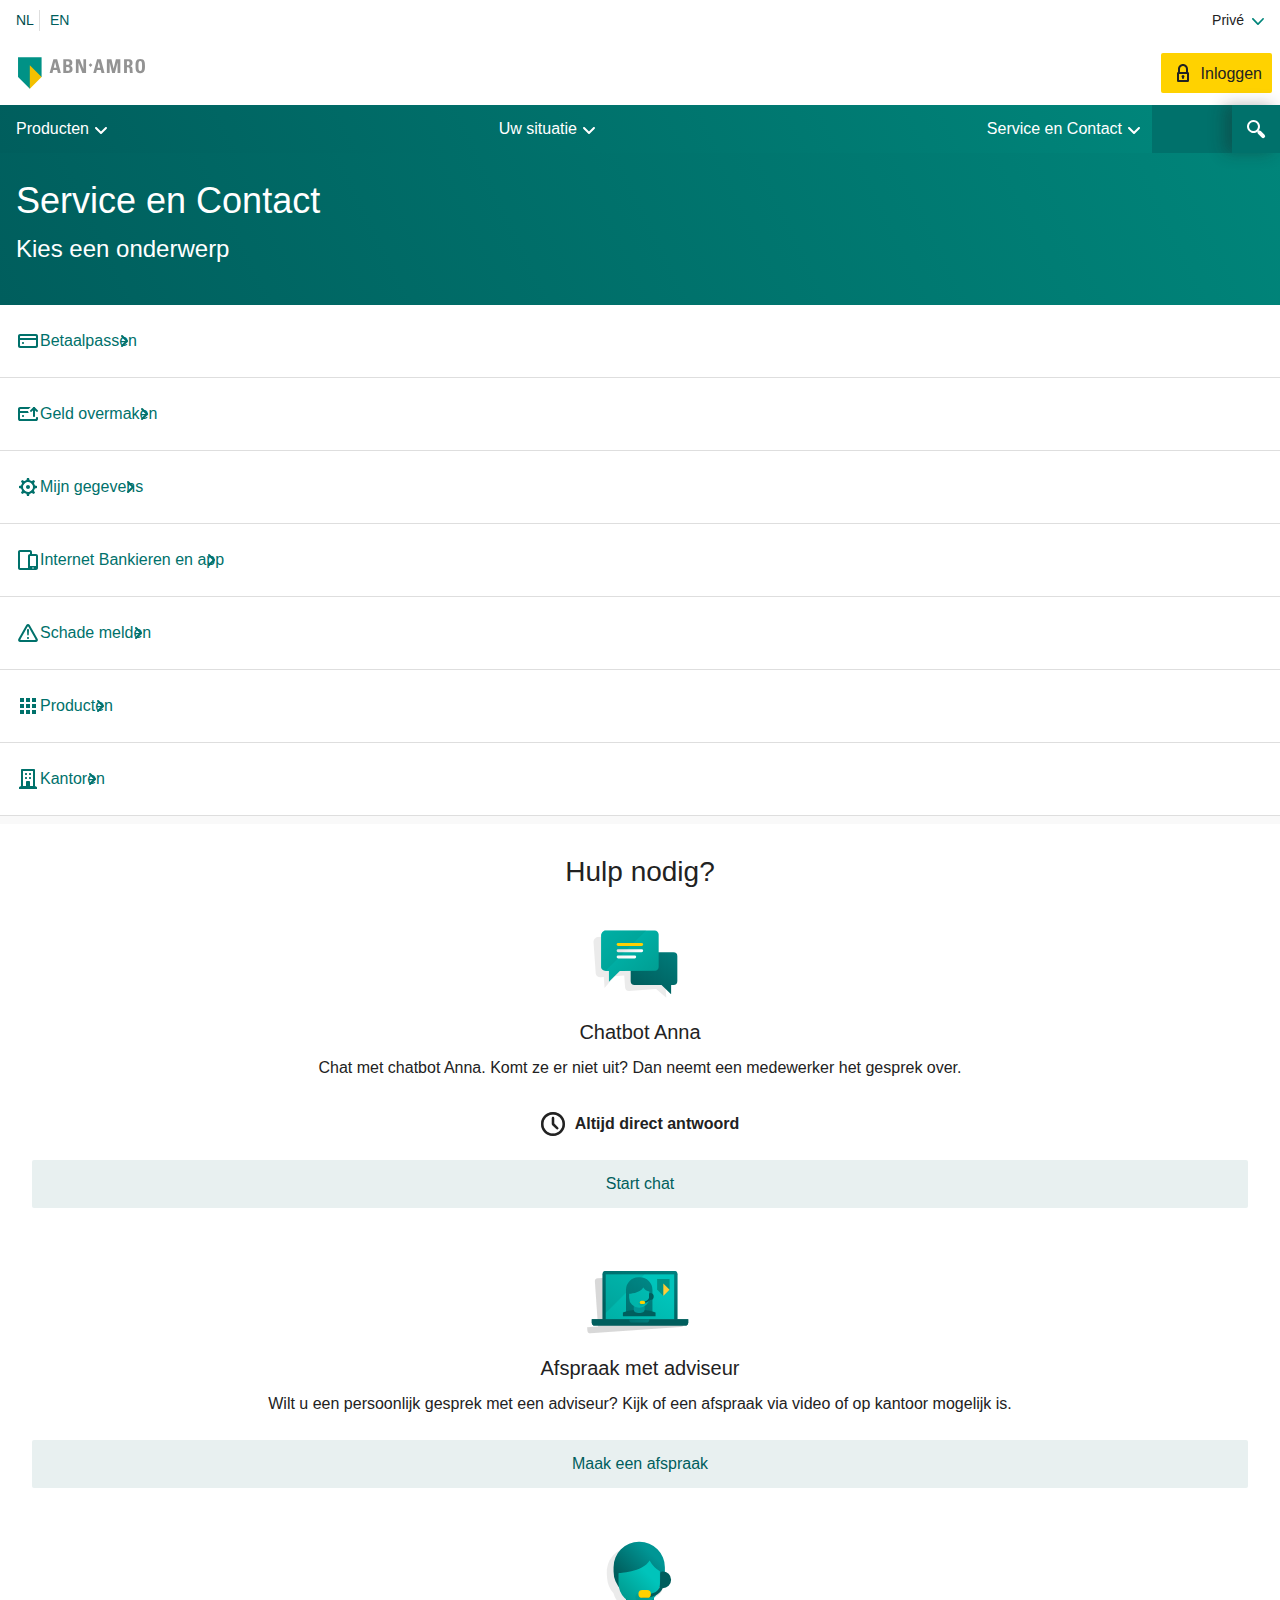
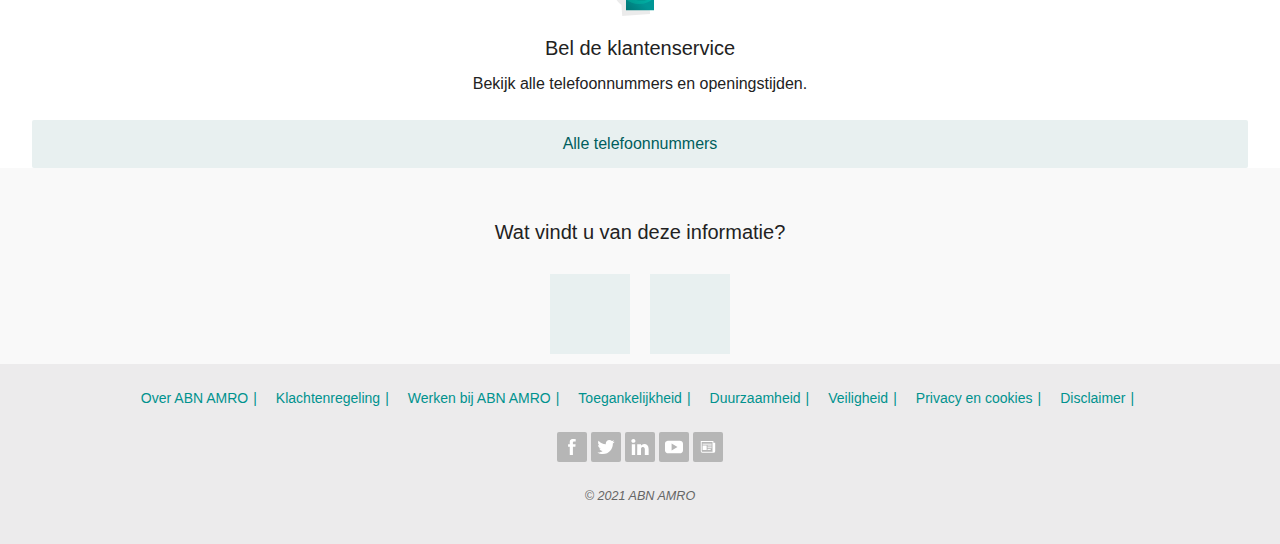
==== contact.html @ 20704435 "Update 21.11.09" ====
<!doctype html>
<html lang="nl">

<head>
	<meta charset="UTF-8">
	<meta name="author" content="Coen Janssen">
	<meta name="viewport" content="width=device-width, initial-scale=1">

	<title>ABN AMRO Bank - Uw bankzaken goed geregeld - ABN AMRO</title>

	<link href="styles/style.css" rel="stylesheet">
	<link href="styles/contact.css" rel="stylesheet">
	<link rel="icon" type="image/svg+xml" href="images/favicon.svg">
</head>

<body>
	<header>

		<nav>
			<!-- Taal & Bankieroptie -->
			<ul>
				<li><a href="#">NL</a></li>
				<li><a href="#">EN</a></li>
				<li><a href="#">Privé</a></li>
			</ul>

			<!-- Logo & Log-in button -->
			<ul>
				<li><a href="index.html"><img src="images/abnamro_logo.svg" alt="Logo van ABN AMRO" /></a></li>
				<li><a href="#">Inloggen</a></li>
			</ul>

			<!-- Hoofdnavigatie -->
			<section>
				<ul>
					<li><a href="#">Producten</a></li>
					<li><a href="#">Uw situatie</a></li>
					<li><a href="contact.html">Service en Contact</a></li>
				</ul>

				<button>Zoeken</button>
			</section>

		</nav>

	</header>

	<main>

		<!-- Block: Titel en subtitel -->
		<section>
			<h1>Service en Contact</h1>
			<h2>Kies een onderwerp</h2>
		</section>

		<!-- Block: Keuzemenu -->
		<section>
			<ul>
				<li><a href="#">Betaalpassen</a></li>
				<li><a href="#">Geld overmaken</a></li>
				<li><a href="#">Mijn gegevens</a></li>
				<li><a href="#">Internet Bankieren en app</a></li>
				<li><a href="#">Schade melden</a></li>
				<li><a href="#">Producten</a></li>
				<li><a href="#">Kantoren</a></li>
			</ul>
		</section>

		<!-- Block: Hulp nodig? -->
		<section>
			<h2>Hulp nodig?</h2>

			<article>
				<h3>Chatbot Anna</h3>
				<p>Chat met chatbot Anna. Komt ze er niet uit? Dan neemt een medewerker het gesprek over.</p>
				<p>Altijd direct antwoord</p>
				<a href="#">Start chat</a>
				<img src="images/conversation_chat.svg" alt="Chat via de chatbot.">
			</article>

			<article>
				<h3>Afspraak met adviseur</h3>
				<p>Wilt u een persoonlijk gesprek met een adviseur? Kijk of een afspraak via video of op kantoor
					mogelijk is.</p>
				<a href="#">Maak een afspraak</a>
				<img src="images/beeldbankieren.svg" alt="Beeldbankier met een adviseur.">
			</article>

			<article>
				<h3>Bel de klantenservice</h3>
				<p>Bekijk alle telefoonnummers en openingstijden.</p>
				<a href="#">Alle telefoonnummers</a>
				<img src="images/callcenter_male.svg" alt="Bel met de klantenservice.">
			</article>

		</section>

		<!-- Block: Feedback geven -->

		<section>
			<h3>Wat vindt u van deze informatie?</h3>
			<ul>
				<li><button>Positief</button></li>
				<li><button>Negatief</button></li>
			</ul>
		</section>



	</main>

	<footer>
		<!-- Block: Quick Links (footer) -->
		<ul>
			<li><a href="#">Over ABN AMRO</a></li>
			<li><a href="#">Klachtenregeling</a></li>
			<li><a href="#">Werken bij ABN AMRO</a></li>
			<li><a href="#">Toegankelijkheid</a></li>

			<li><a href="#">Duurzaamheid</a></li>
			<li><a href="#">Veiligheid</a></li>
			<li><a href="#">Privacy en cookies</a></li>
			<li><a href="#">Disclaimer</a></li>
		</ul>

		<!-- Block: Social Media (footer) -->
		<ul>
			<li><a href="https://www.facebook.com/abnamro" target="_blank" data-element-type="btn-image"
					data-element-label="footer icon Facebook"></a></li>
			<li><a href="https://www.twitter.com/abnamro" target="_blank" data-element-type="btn-image"
					data-element-label="footer icon Twitter"></a></li>
			<li><a href="https://www.linkedin.com/company/abn-amro/" target="_blank" data-element-type="btn-image"
					data-element-label="footer icon LinkedIn"></a></li>
			<li><a href="https://www.youtube.com/abnamro" target="_blank" data-element-type="btn-image"
					data-element-label="footer icon YouTube"></a></li>
			<li><a href="#" target="_blank" data-element-type="btn-image" data-element-label="footer icon newsletter"></a>
			</li>
		</ul>

		<p>© 2021 ABN AMRO</p>
	</footer>

	<script src="scripts/script.js"></script>
</body>

</html>
---- styles/style.css ----
/************************************************/
/* CSS | Document                               */
/************************************************/

*,
*::after,
*::before {
  box-sizing: border-box;
  padding: 0px;
  margin: 0px;
}


/************************************************/
/* General | Font Library | @import font        */
/************************************************/

@import url('https://fonts.googleapis.com/css2?family=Roboto:ital,wght@0,100;0,300;0,400;0,500;0,700;0,900;1,100;1,300;1,400;1,500;1,900&display=swap');





/************************************************/
/* General | Custom Properties | Colors         */
/************************************************/

:root {
  --color-white: white;
  --color-black: #222222;
  --color-darkgray: #666666;
  --color-lightgray: #f9f9f9;
  --color-lightgray-b6: #b6b6b6;
  --color-gray: #dedede;
  --color-primairy: #005e5d;
  --color-secundairy: #00857a;
  --color-selected: #004c4c;
  --color-extra: #00716b;
  --color-footer-text: #00928e;
  --color-tertiary: #ffd200;
  --color-footer: #ecebec;
  --button-light: #e8f0f0;
}






/************************************************/
/* General | Headings, paragraph, etc.          */
/************************************************/

h1 {
  font-family: 'Roboto', sans-serif;
  font-weight: 400;
  color: var(--color-black);
  line-height: 3rem;
  font-size: 36px;
  word-wrap: break-word;
  margin: 0;
}

h2 {
  font-family: 'Roboto Condensed', sans-serif;
  font-weight: 400;
  color: var(--color-black);
  line-height: 2rem;
  font-size: 24px;
  font-stretch: condensed;
  word-wrap: break-word;
  margin: 0px 0px 8px 0px;
}

h3 {
  font-family: 'Roboto Condensed', sans-serif;
  font-weight: 400;
  color: var(--color-black);
  line-height: 2rem;
  font-size: 20px;
  font-stretch: condensed;
  word-wrap: break-word;
  margin: 0;
}

p {
  font-family: 'Roboto Condensed', sans-serif;
  font-weight: 400;
  color: var(--color-black);
  line-height: 24px;
  font-size: 16px;
  margin: 0px 0px 16px 0px;
}



/************************************************/
/* General | HTML Semantic Elements Settings    */
/************************************************/

body {
  background-color: var(--color-lightgray);
}

header {
  margin: 0;
}

main {
  background-color: var(--color-lightgray);
}

ul {
  margin: 0;
}

li {
  margin: 0px;
  list-style: none;
}


/************************************************/
/* Header | Nav | Ul 1 | Taal  & Bankieroptie   */
/************************************************/

header nav > ul:first-of-type {
  background-color: var(--color-white);

  list-style: none;
  margin: 0;

  width: 100%;
  height: 45px;

  position: relative;
  top: 0;
  background-color: var(--color-white);
  padding: 8px 8px 12px 16px;

}

/*Flexbox */
header nav > ul:first-of-type {
  display: flex;
  flex-direction: row;
  justify-content: center;
  list-style: none;
  align-items: center;
  gap: 10px;
}

/* navigation > language > NL (styling) */
header nav > ul:first-of-type li:first-of-type a {
  display: flex;
  justify-content: flex-start;

  border-right: 1px var(--color-gray) solid;
  padding-right: 5px;

  text-decoration: none;

  /*font language*/
  font-family: 'Roboto', sans-serif;
  font-weight: 500;
  color: var(--color-selected);
  line-height: 21px;
  font-size: 14px;
  margin: 0;
  cursor: pointer;
}

/* navigation > language > EN (styling) */
header nav > ul:first-of-type li:nth-of-type(2) a {
  text-decoration: none;

  /*font language*/
  font-family: 'Roboto', sans-serif;
  font-weight: 400;
  color: var(--color-primairy);
  line-height: 21px;
  font-size: 14px;
  margin: 0;
  padding: 0;
  cursor: pointer;
}

/* navigation > Way of Banking (styling) */
header nav > ul:first-of-type li:last-of-type a {

  text-decoration: none;

  /*font language*/
  font-family: 'Roboto', sans-serif;
  font-weight: 400;
  color: var(--color-black);
  line-height: 21px;
  font-size: 14px;
  margin: 0;
  cursor: pointer;
}

header nav > ul:first-of-type li:last-of-type {
  display: flex;
  flex-grow: 1;
  justify-content: flex-end;
}

header nav > ul:first-of-type li:last-of-type a::after {
  content: url(../images/arrow_down_header.svg);
  width: 14px;
  height: 14px;
  margin: 8px;
  align-items: center;
}





/************************************************/
/* Header | Nav | Ul 2 | Logo & Log-in button   */
/************************************************/

header nav ul:nth-of-type(2) {
  position: relative;
  top: 0;
  background-color: var(--color-white);
  padding: 8px 8px 12px 16px;

  display: flex;
  justify-content: space-between;
  align-items: center;
  width: 100%;
  height: 60px;
}


header nav ul:nth-of-type(2) li:nth-of-type(2) a {
  display: flex;
  justify-content: center;
  align-items: center;
  background-color: var(--color-tertiary);
  color: var(--color-black);
  border-radius: 2px;
  border-spacing: 11px 8px;
  height: 40px;
  padding: 2px 10px 2px 10px;
  gap: 10px;

  color: var(--color-black);
  text-decoration: none;

  /*font language*/
  font-family: 'Roboto', sans-serif;
  font-weight: 400;
  color: var(--color-black);
  line-height: 3px;
  font-size: 16px;
  text-align: center;
  cursor: pointer;
}

header nav a img {
  margin: 0;
  width: 129.31px;
  height: 40px;
  z-index: 1;
  cursor: pointer;
  display: flex;
  padding: 0 0 0 2px;
}

/* Log-in button */
header nav ul:nth-of-type(2) li:nth-of-type(2) a:before {
  content: url(../images/securelogin.svg);
  display: flex;
  align-items: center;
  height: 20px;
  width: 20px;
}





/************************************************/
/* Header | Nav | Ul 3 | Hoofdnavigatie         */
/************************************************/

header nav section ul:last-of-type a {
  display: flex;
  justify-content: center;
  align-items: center;
  margin: 0;
  width: 100%;
  height: 48px;

  font-family: 'Roboto', sans-serif;
  font-weight: 400;
  color: var(--color-white);
  font-size: 1rem;
  padding: 0;
  text-decoration: none;
  cursor: pointer;
}

header nav section ul:last-of-type a::after {
  display: flex;
  align-items: center;
  align-self: center;
  content: url(../images/arrow_down_nav.svg);
  padding-top: 5px;
  width: 14px;
  height: 14px;
}

header nav section ul:last-of-type {
  /* Flexbox */
  background-image: linear-gradient(-296deg, var(--color-primairy) , var(--color-secundairy));
  display: flex;
  justify-content: space-between;
  flex-direction: row;
  list-style: none;
  width: 90%;
  overflow-x: scroll;
}

header nav section ul:last-of-type li {
  padding: 0px 16px;
  flex-shrink: 0;
}

header nav section {
  position: relative;
  background-color: var(--color-extra);
}

header nav section button {
  position: absolute;
  right: 0;
  top: 0;
  bottom: 0;
  width: 48px;
  border: none;
  color: transparent; /* KAN DIT? */ 
  background-image: url(../images/search_icon_white.svg);
  background-position: center;
  background-repeat: no-repeat;
  background-color: var(--color-extra);
  box-shadow: rgb(34 34 34 / 30%) -8px 0px 16px, rgb(34 34 34 / 2%) -8px 0px 8px;
}




/************************************************/
/* Footer                                       */
/************************************************/


footer {
  display: flex;
  flex-direction: column;
  justify-content: center;
  background-color: var(--color-footer);
  width: 100%;
  margin: auto;
  padding: 20px;
}

footer ul:first-of-type {
  margin: 2px auto;
  line-height: 1.4;
  padding-left: 0;
  text-align: center;
  overflow: hidden;
}


footer ul:first-of-type li {
  display: inline-block;
  vertical-align: middle;
  white-space: nowrap;
  padding: 5px;
  zoom: 1;
}

footer ul:first-of-type li a:after {
  content: " | ";
  color: var(--color-footer-text);
  padding: 0 5px;
}

footer ul:first-of-type a {
  display: flex;
  justify-content: center; 
  /*font details*/
  text-decoration: none;
  font-family: 'Roboto Condensed', sans-serif;
  font-weight: 400;
  color: var(--color-footer-text);
  line-height: 3px;
  font-size: 14px;
  cursor: pointer;
  text-align: center;
}

footer ul:nth-of-type(2) {
  display: flex;
  justify-content: center;
  align-items: center;
  margin: 20px;
}

footer ul:nth-of-type(2) li {
  display: flex;
  justify-content: center;
  align-items: center;
  background-color: var(--color-lightgray-b6);
  width: 30px;
  height: 30px;
  border-radius: 2px;
  margin: 2px;
  cursor: pointer;
  padding: 5px;
}


/* Facebook */
footer ul:nth-of-type(2) li:first-of-type a:first-of-type {
  content: url(../images/facebook.svg);
  width: 18px;
  height: auto;
}

/* Twitter */
footer ul:nth-of-type(2) li:nth-of-type(2) a {
  content: url(../images/twitter.svg);
  width: 18px;
  height: auto;
}

/* LinkedIn */
footer ul:nth-of-type(2) li:nth-of-type(3) a {
  content: url(../images/linkedin.svg);
  width: 18px;
  height: auto;
}

/* YouTube */
footer ul:nth-of-type(2) li:nth-of-type(4) a {
  content: url(../images/youtube.svg);
  width: 18px;
  height: auto;
}

/* Newsletter */
footer ul:nth-of-type(2) li:nth-of-type(5) a {
  content: url(../images/newsletter.svg);
  width: 18px;
  height: auto;
}

footer p {
  display: flex;
  justify-content: center;
  align-items: center;

  font-family: 'Roboto', sans-serif;
  font-weight: 400;
  color: var(--color-darkgray);
  font-style: italic;
  font-size: 12.6px;
  padding: 0;
  text-decoration: none;
}
---- styles/contact.css ----
/************************************************/
/* CSS | Document                               */
/************************************************/

*,
*::after,
*::before {
  box-sizing: border-box;
  padding: 0px;
  margin: 0px;
}

/************************************************/
/* Main | Sect.1 | Titel                        */
/************************************************/

main section:first-of-type {
  background-image: linear-gradient(-296deg, var(--color-primairy) , var(--color-secundairy));
  padding: 24px 16px 24px 16px;
}

main section:first-of-type h1 {
  color: var(--color-white);
  padding-bottom: 8px;
}

main section:first-of-type h2 {
  color: var(--color-white);
  padding-bottom: 16px;
  margin-bottom: 0;
}

/************************************************/
/* Main | Sect.2 | Keuzemenu                    */
/************************************************/

main section:nth-of-type(2) ul {
  display: flex;
  justify-content: flex-start;
  flex-direction: column;
  margin: 0;
  padding: 0;
}

main section:nth-of-type(2) ul li {
  display: flex;
  justify-content: flex-start;
  flex-direction: row;
  height: 73px;
  background-color: var(--color-white);
  border-bottom: solid var(--color-gray) 1px;
  padding: 12px 16px;
}

main section:nth-of-type(2) ul li a {
  display: flex;
  justify-content: flex-start;
  align-items: center;
  
  text-decoration: none;
  font-family: 'Roboto Condensed', sans-serif;
  font-weight: 400;
  color: var(--color-extra);
  font-stretch: condensed;
  font-size: 16px;
  line-height: 24px;
  cursor: pointer;

  /* Chevron Rigth */
  background-image: url(../images/chevron_right.svg);
  background-repeat: no-repeat;
  background-size: 24px;
  background-position: calc(100% - 1px) center;

}




/* Iconen ::before */

/* Betaalpassen */
main section:nth-of-type(2) ul li:first-of-type a::before {
  content: url(../images/account_debitcard.svg);
  z-index: 100;
  width: 24px;
  height: 24px;
}

/* Geld overmaken */
main section:nth-of-type(2) ul li:nth-of-type(2) a::before {
  content: url(../images/account_transfer.svg);
  z-index: 100;
  width: 24px;
  height: 24px;
}

/* Mijn gegevens */
main section:nth-of-type(2) ul li:nth-of-type(3) a::before {
  content: url(../images/tools_settings.svg);
  z-index: 100;
  width: 24px;
  height: 24px;
}

/* Internet Bankieren en app */
main section:nth-of-type(2) ul li:nth-of-type(4) a::before {
  content: url(../images/contact_mobiledevices.svg);
  z-index: 100;
  width: 24px;
  height: 24px;
}

/* Schade melden */
main section:nth-of-type(2) ul li:nth-of-type(5) a::before {
  content: url(../images/tool_alert.svg);
  z-index: 100;
  width: 24px;
  height: 24px;
}

/* Producten */
main section:nth-of-type(2) ul li:nth-of-type(6) a::before {
  content: url(../images/tools_constellation.svg);
  z-index: 100;
  width: 24px;
  height: 24px;
}

/* Kantoren */
main section:nth-of-type(2) ul li:nth-of-type(7) a::before {
  content: url(../images/building_office.svg);
  z-index: 100;
  width: 24px;
  height: 24px;
}

/************************************************/
/* Main | Sect.3 | Art. 1,2, 3                  */
/************************************************/

main section:nth-of-type(3) {
  background-color: var(--color-white);
  margin: 0;
  padding: 0px 16px 0px 16px;
}

main section:nth-of-type(3) h2 {
  font-size: 28px;
  margin: 8px 16px 16px 16px;
  padding-top: 32px
}

main section:nth-of-type(3) h2, h3 {
  display: flex;
  justify-content: center;
  background-color: var(--color-white);
}

main section:nth-of-type(3) p {
  display: flex;
  justify-content: center;
  text-align: center;
  padding: 8px 16px;
}

main section:nth-of-type(3) article:first-of-type p:nth-of-type(2) {
  font-weight: 600;
}

main section:nth-of-type(3) article:first-of-type p:nth-of-type(2)::before {
  display: flex;
  justify-content: center;
  content: url(../images/clock.svg);
  width: 24px;
  height: 24px;
  margin-right: 10px;
}

main section:nth-of-type(3) a {
  display: flex;
  justify-content: center;

  background-color: var(--button-light);
  padding: 8px;
  border-radius: 2px;
  color: var(--color-primairy);
  text-decoration: none;
  font-size: 1em;
  line-height: 2em;
  font-weight: 400;
  font-family: 'Roboto Condensed', sans-serif;
  min-width: 7.5em;
  text-align: center;
}

main section:nth-of-type(3) article:nth-of-type(-n+3) {
  display: flex;
  justify-content: flex-start;
  flex-direction: column;
  background-color: var(--color-white);
  margin: 16px 16px 32px 16px;
}

main section:nth-of-type(3) article:nth-of-type(-n+3) img {
  display: flex;
  justify-content: flex-start;
  order: -1;
  height: 112px;
}

/************************************************/
/* Main | Sect.4 | Feedback geven               */
/************************************************/

main section:nth-of-type(4) h3 {
  display: flex;
  justify-content: center;
  padding: 16px;
  background-color: transparent;
}

main section:nth-of-type(4) ul {
  display: flex;
  justify-content: center;
  flex-direction: row;
}

main section:nth-of-type(4) li {
  margin: 10px;
}

main section:nth-of-type(4) button {
  background-color: var(--button-light);
  border: 3px;
  color: transparent;
  width: 80px;
  height: 80px;
}

main section:nth-of-type(4) button:first-of-type {
  background-image: url(../images/thumbs_up.png);
  background-repeat: no-repeat;
  z-index: 100;
}


main section:nth-of-type(4) form {
    display: flex;
    justify-content: center;
}

input[type="radio"] {
  background-color: var(--button-light);
  border-radius: 3px;
  color: transparent;
  text-decoration: none;
  cursor: pointer;
  background-size: 64px;
}
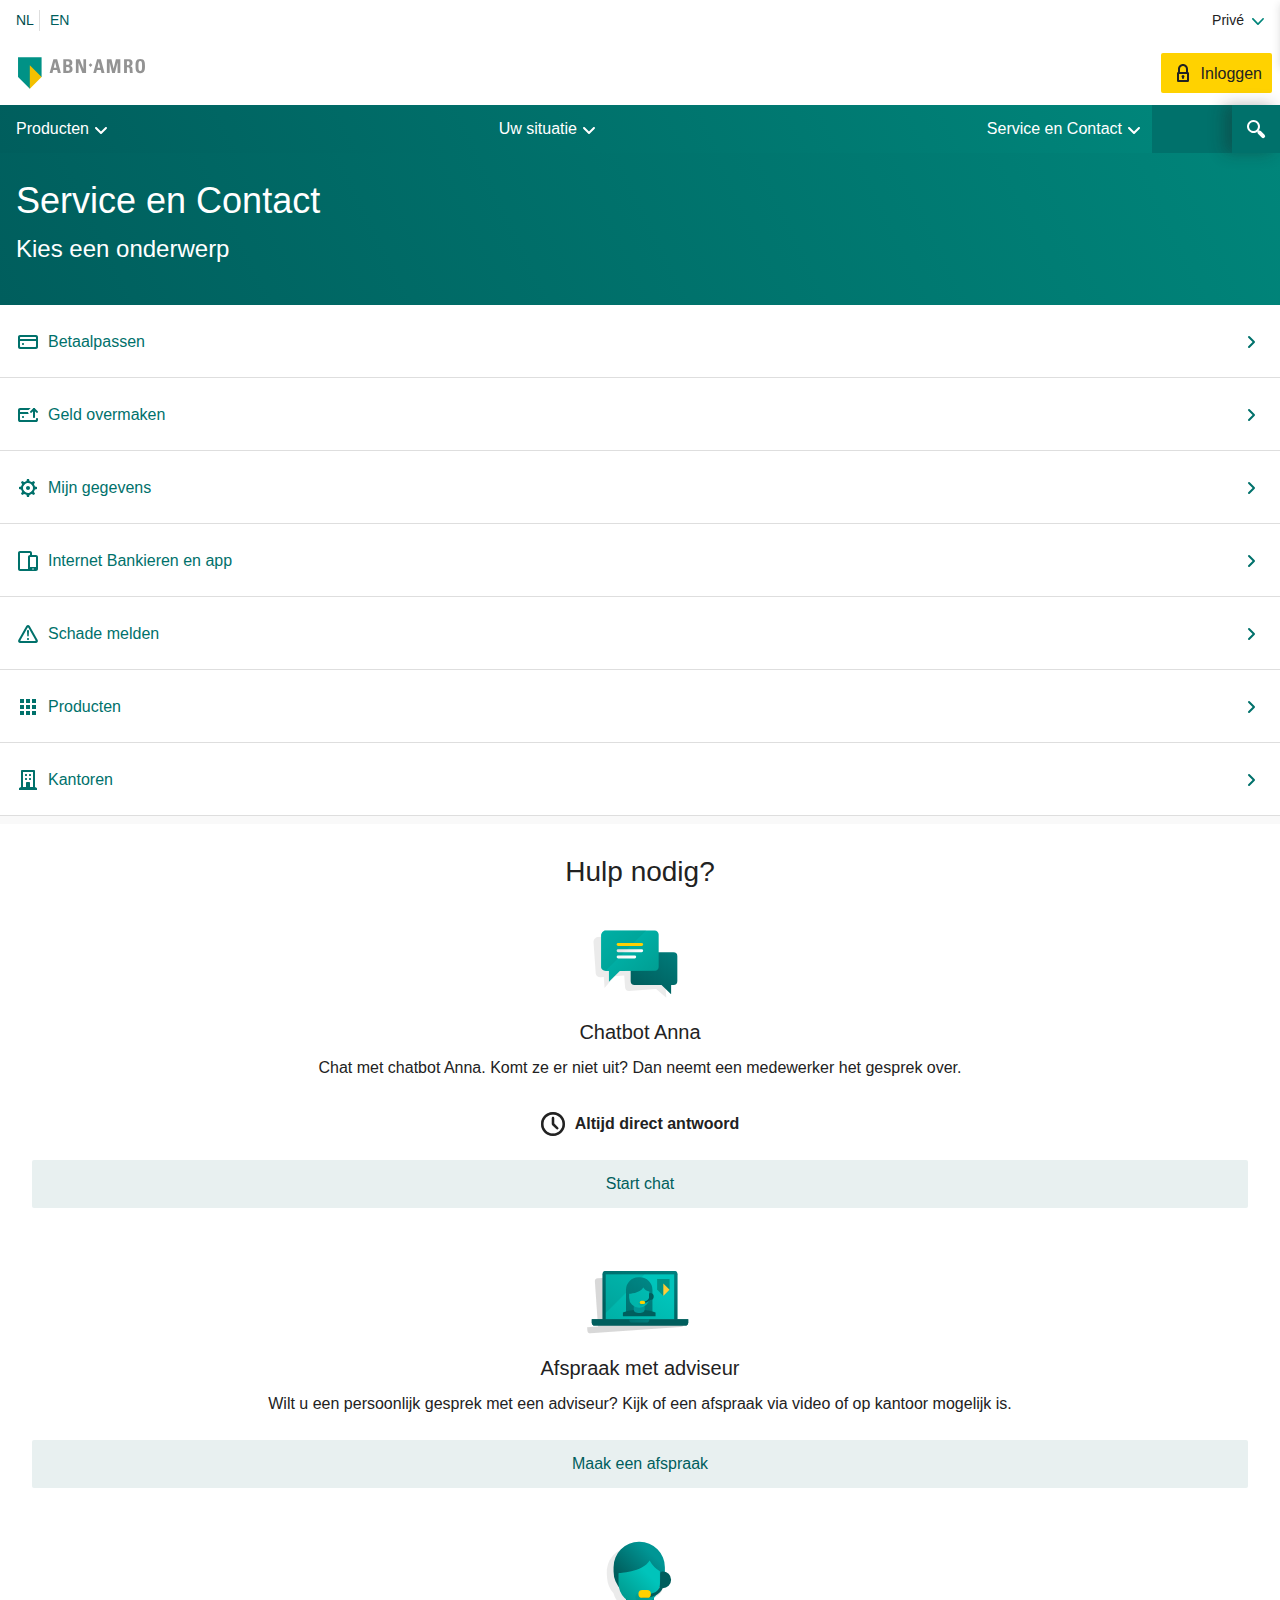
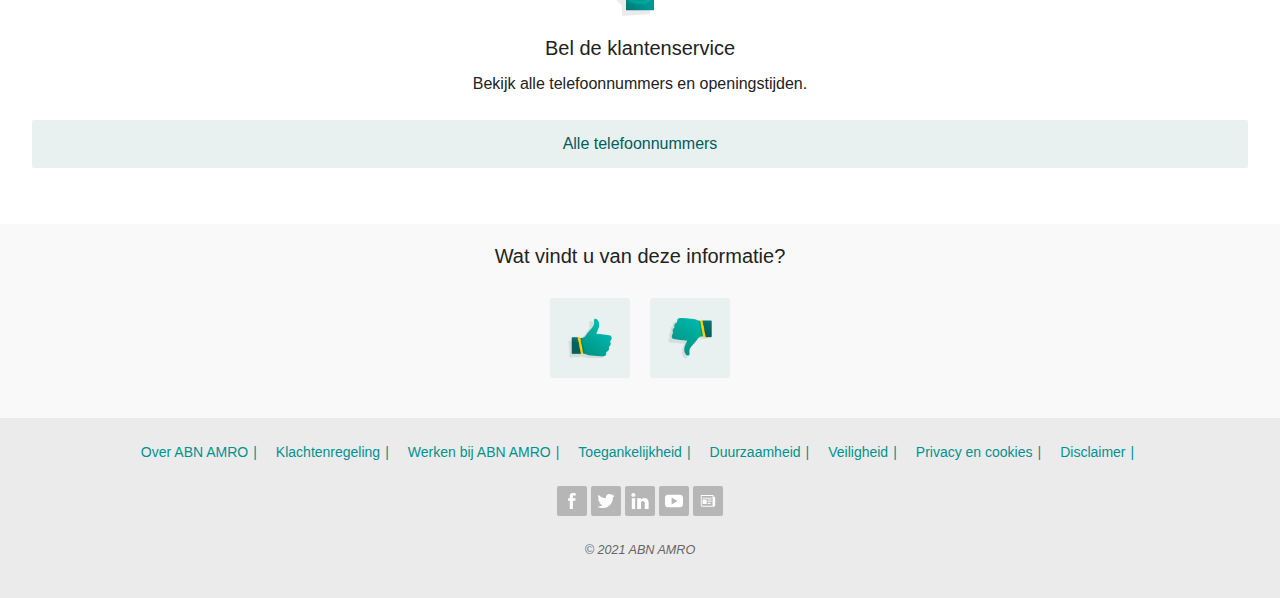
==== commit ba438b60: "Eindoplevering (1.0)" ====
--- a/contact.html
+++ b/contact.html
@@ -6,7 +6,7 @@
 	<meta name="author" content="Coen Janssen">
 	<meta name="viewport" content="width=device-width, initial-scale=1">
 
-	<title>ABN AMRO Bank - Uw bankzaken goed geregeld - ABN AMRO</title>
+	<title>Service en Contact - ABN AMRO</title>
 
 	<link href="styles/style.css" rel="stylesheet">
 	<link href="styles/contact.css" rel="stylesheet">
@@ -17,20 +17,20 @@
 	<header>
 
 		<nav>
-			<!-- Taal & Bankieroptie -->
+			<!-- *** Taal & Bankieroptie *** -->
 			<ul>
 				<li><a href="#">NL</a></li>
 				<li><a href="#">EN</a></li>
 				<li><a href="#">Privé</a></li>
 			</ul>
 
-			<!-- Logo & Log-in button -->
+			<!-- *** Logo & Log-in button *** -->
 			<ul>
 				<li><a href="index.html"><img src="images/abnamro_logo.svg" alt="Logo van ABN AMRO" /></a></li>
 				<li><a href="#">Inloggen</a></li>
 			</ul>
 
-			<!-- Hoofdnavigatie -->
+			<!-- *** Hoofdnavigatie *** -->
 			<section>
 				<ul>
 					<li><a href="#">Producten</a></li>
@@ -41,19 +41,27 @@
 				<button>Zoeken</button>
 			</section>
 
+			<section>
+				<form action="#" role="search">
+					<button>Terug</button>
+					<input type="search" placeholder="Waar bent u naar op zoek?">
+				</form>
+
+			</section>
+
 		</nav>
 
 	</header>
 
 	<main>
 
-		<!-- Block: Titel en subtitel -->
+		<!-- *** Block: Titel en subtitel *** -->
 		<section>
 			<h1>Service en Contact</h1>
 			<h2>Kies een onderwerp</h2>
 		</section>
 
-		<!-- Block: Keuzemenu -->
+		<!-- *** Block: Keuzemenu *** -->
 		<section>
 			<ul>
 				<li><a href="#">Betaalpassen</a></li>
@@ -66,8 +74,9 @@
 			</ul>
 		</section>
 
-		<!-- Block: Hulp nodig? -->
+		<!-- *** Block: Hulp nodig? *** -->
 		<section>
+
 			<h2>Hulp nodig?</h2>
 
 			<article>
@@ -95,7 +104,7 @@
 
 		</section>
 
-		<!-- Block: Feedback geven -->
+		<!-- *** Block: Feedback geven ***  -->
 
 		<section>
 			<h3>Wat vindt u van deze informatie?</h3>
@@ -105,12 +114,10 @@
 			</ul>
 		</section>
 
-
-
 	</main>
 
 	<footer>
-		<!-- Block: Quick Links (footer) -->
+		<!-- *** Block: Quick Links (footer) *** -->
 		<ul>
 			<li><a href="#">Over ABN AMRO</a></li>
 			<li><a href="#">Klachtenregeling</a></li>
@@ -123,7 +130,7 @@
 			<li><a href="#">Disclaimer</a></li>
 		</ul>
 
-		<!-- Block: Social Media (footer) -->
+		<!-- *** Block: Social Media (footer) *** -->
 		<ul>
 			<li><a href="https://www.facebook.com/abnamro" target="_blank" data-element-type="btn-image"
 					data-element-label="footer icon Facebook"></a></li>
@@ -133,7 +140,8 @@
 					data-element-label="footer icon LinkedIn"></a></li>
 			<li><a href="https://www.youtube.com/abnamro" target="_blank" data-element-type="btn-image"
 					data-element-label="footer icon YouTube"></a></li>
-			<li><a href="#" target="_blank" data-element-type="btn-image" data-element-label="footer icon newsletter"></a>
+			<li><a href="#" target="_blank" data-element-type="btn-image"
+					data-element-label="footer icon newsletter"></a>
 			</li>
 		</ul>
 
--- a/styles/style.css
+++ b/styles/style.css
@@ -18,30 +18,46 @@
 @import url('https://fonts.googleapis.com/css2?family=Roboto:ital,wght@0,100;0,300;0,400;0,500;0,700;0,900;1,100;1,300;1,400;1,500;1,900&display=swap');
 
 
-
-
-
 /************************************************/
 /* General | Custom Properties | Colors         */
 /************************************************/
 
+
 :root {
-  --color-white: white;
-  --color-black: #222222;
-  --color-darkgray: #666666;
-  --color-lightgray: #f9f9f9;
-  --color-lightgray-b6: #b6b6b6;
-  --color-gray: #dedede;
+  --color-white: white; 
+  --color-black: #222222; 
+  --color-darkgray: #666666; /* grijs tint 1 */
+  --color-lightgray: #f9f9f9; /* grijs tint 2 */
+  --color-lightgray-b6: #b6b6b6; /* grijs tint 3 */
+  --color-gray: #dedede; /* grijs tint 4 */
   --color-primairy: #005e5d;
   --color-secundairy: #00857a;
   --color-selected: #004c4c;
   --color-extra: #00716b;
   --color-footer-text: #00928e;
   --color-tertiary: #ffd200;
-  --color-footer: #ecebec;
-  --button-light: #e8f0f0;
-}
-
+  --color-footer: #ecebec; /* grijs tint 5 */
+  --button-light: #e8f0f0; 
+  --button-yellow-hover: #D3B33C;
+  --button-light-hover: #d8f0ef;
+  --button-light-hover2: #C3D0D0;
+  --button-light-border: #ade0df;
+  --li-light-hover: #edf7f7;
+}
+
+@media (prefers-color-scheme:dark) {
+
+  :root {
+    /* Dark theme*/
+    --color-white: #1C1C1E;
+    --color-black: white;
+    --color-darkgray: #2C2C2E;
+    --color-lightgray: #2C2C2E;
+    --color-lightgray-b6: #545458;
+    --color-gray: #1C1C1E;
+    --color-footer: #2C2C2E;
+  }
+}
 
 
 
@@ -50,6 +66,7 @@
 /************************************************/
 /* General | Headings, paragraph, etc.          */
 /************************************************/
+
 
 h1 {
   font-family: 'Roboto', sans-serif;
@@ -94,9 +111,12 @@
 
 
 
+
+
 /************************************************/
 /* General | HTML Semantic Elements Settings    */
 /************************************************/
+
 
 body {
   background-color: var(--color-lightgray);
@@ -120,47 +140,46 @@
 }
 
 
+
+
+
 /************************************************/
 /* Header | Nav | Ul 1 | Taal  & Bankieroptie   */
 /************************************************/
 
-header nav > ul:first-of-type {
-  background-color: var(--color-white);
-
-  list-style: none;
-  margin: 0;
-
+header nav>ul:first-of-type {
+  position: relative;
+  top: 0;
   width: 100%;
   height: 45px;
 
-  position: relative;
-  top: 0;
+  list-style: none;
+  margin: 0;
+  padding: 8px 8px 12px 16px;
   background-color: var(--color-white);
-  padding: 8px 8px 12px 16px;
-
-}
-
-/*Flexbox */
-header nav > ul:first-of-type {
+}
+
+/* Flexbox */
+header nav>ul:first-of-type {
   display: flex;
   flex-direction: row;
   justify-content: center;
+
   list-style: none;
   align-items: center;
   gap: 10px;
 }
 
 /* navigation > language > NL (styling) */
-header nav > ul:first-of-type li:first-of-type a {
+header nav>ul:first-of-type li:first-of-type a {
   display: flex;
   justify-content: flex-start;
+  padding-right: 5px;
 
   border-right: 1px var(--color-gray) solid;
-  padding-right: 5px;
-
-  text-decoration: none;
-
-  /*font language*/
+  text-decoration: none;
+
+  /* Typography */
   font-family: 'Roboto', sans-serif;
   font-weight: 500;
   color: var(--color-selected);
@@ -171,10 +190,10 @@
 }
 
 /* navigation > language > EN (styling) */
-header nav > ul:first-of-type li:nth-of-type(2) a {
-  text-decoration: none;
-
-  /*font language*/
+header nav>ul:first-of-type li:nth-of-type(2) a {
+  text-decoration: none;
+
+  /* font details */
   font-family: 'Roboto', sans-serif;
   font-weight: 400;
   color: var(--color-primairy);
@@ -186,11 +205,10 @@
 }
 
 /* navigation > Way of Banking (styling) */
-header nav > ul:first-of-type li:last-of-type a {
-
-  text-decoration: none;
-
-  /*font language*/
+header nav>ul:first-of-type li:last-of-type a {
+  text-decoration: none;
+
+  /* font details */
   font-family: 'Roboto', sans-serif;
   font-weight: 400;
   color: var(--color-black);
@@ -200,13 +218,13 @@
   cursor: pointer;
 }
 
-header nav > ul:first-of-type li:last-of-type {
+header nav>ul:first-of-type li:last-of-type {
   display: flex;
   flex-grow: 1;
   justify-content: flex-end;
 }
 
-header nav > ul:first-of-type li:last-of-type a::after {
+header nav>ul:first-of-type li:last-of-type a::after {
   content: url(../images/arrow_down_header.svg);
   width: 14px;
   height: 14px;
@@ -251,7 +269,7 @@
   color: var(--color-black);
   text-decoration: none;
 
-  /*font language*/
+  /* Typography */
   font-family: 'Roboto', sans-serif;
   font-weight: 400;
   color: var(--color-black);
@@ -269,6 +287,10 @@
   cursor: pointer;
   display: flex;
   padding: 0 0 0 2px;
+}
+
+header nav ul:nth-of-type(2) li:nth-of-type(2) a:hover {
+  background-color: var(--button-yellow-hover);
 }
 
 /* Log-in button */
@@ -317,7 +339,7 @@
 
 header nav section ul:last-of-type {
   /* Flexbox */
-  background-image: linear-gradient(-296deg, var(--color-primairy) , var(--color-secundairy));
+  background-image: linear-gradient(-296deg, var(--color-primairy), var(--color-secundairy));
   display: flex;
   justify-content: space-between;
   flex-direction: row;
@@ -336,28 +358,81 @@
   background-color: var(--color-extra);
 }
 
-header nav section button {
+header nav section:first-of-type button {
   position: absolute;
   right: 0;
   top: 0;
   bottom: 0;
   width: 48px;
   border: none;
-  color: transparent; /* KAN DIT? */ 
+  color: transparent;
   background-image: url(../images/search_icon_white.svg);
   background-position: center;
   background-repeat: no-repeat;
   background-color: var(--color-extra);
   box-shadow: rgb(34 34 34 / 30%) -8px 0px 16px, rgb(34 34 34 / 2%) -8px 0px 8px;
-}
-
+  cursor: pointer;
+}
+
+/************************************************/
+/* Header |  | Hoofdnavigatie + Zoeken          */
+/************************************************/
+
+header nav section:last-of-type {
+  inset: 0;
+  position:fixed;
+  background-color: var(--color-white);
+  z-index: 102;
+  transform:translatex(100%);
+  transition: .2s;
+}
+
+header nav section:last-of-type.openSearch {
+  transform:translatex(0%);
+  transition: .2s;
+}
+
+header nav section:last-of-type {
+  background-color: var(--color-lightgray);
+}
+
+header nav section:last-of-type form {
+  box-shadow: rgb(34 34 34 / 15%) 0px 4px 8px, rgb(34 34 34 / 2%) 0px 0px 6px;
+  text-decoration: none;
+
+  background-color: var(--color-white);
+
+  /* Typography */
+  text-decoration: none;
+  font-family: 'Roboto Condensed', sans-serif;
+  font-weight: 400;
+  color: var(--color-black);
+  font-size: 24px;
+  line-height: 24px;
+  cursor: pointer;
+  padding: 20px 16px;
+}
+
+header nav section:last-of-type form input {
+  border: none;
+  text-decoration: none;
+}
+
+header nav section:last-of-type form button {
+  border: none;
+  color: transparent;
+  background-image: url(../images/search_icon_back.svg);
+  background-position: center;
+  background-repeat: no-repeat;
+  background-color: var(--color-white);
+  cursor: pointer;
+}
 
 
 
 /************************************************/
 /* Footer                                       */
 /************************************************/
-
 
 footer {
   display: flex;
@@ -389,13 +464,14 @@
 footer ul:first-of-type li a:after {
   content: " | ";
   color: var(--color-footer-text);
-  padding: 0 5px;
+  padding: 0px 5px;
 }
 
 footer ul:first-of-type a {
   display: flex;
-  justify-content: center; 
-  /*font details*/
+  justify-content: center;
+
+  /* Typography */
   text-decoration: none;
   font-family: 'Roboto Condensed', sans-serif;
   font-weight: 400;
@@ -426,6 +502,11 @@
   padding: 5px;
 }
 
+footer ul:nth-of-type(2) li:hover {
+  background-color: var(--color-secundairy);
+  transition: .2s;
+}
+
 
 /* Facebook */
 footer ul:nth-of-type(2) li:first-of-type a:first-of-type {
--- a/styles/contact.css
+++ b/styles/contact.css
@@ -43,13 +43,11 @@
 }
 
 main section:nth-of-type(2) ul li {
-  display: flex;
-  justify-content: flex-start;
-  flex-direction: row;
+
   height: 73px;
   background-color: var(--color-white);
   border-bottom: solid var(--color-gray) 1px;
-  padding: 12px 16px;
+  padding: 25px 16px;
 }
 
 main section:nth-of-type(2) ul li a {
@@ -66,18 +64,24 @@
   line-height: 24px;
   cursor: pointer;
 
-  /* Chevron Rigth */
+  /* Chevron Right */
   background-image: url(../images/chevron_right.svg);
   background-repeat: no-repeat;
   background-size: 24px;
   background-position: calc(100% - 1px) center;
-
-}
-
-
-
+  transition: .2s;
+
+}
+
+main section:nth-of-type(2) ul li:hover {
+  background-color: var(--li-light-hover);
+}
 
 /* Iconen ::before */
+main section:nth-of-type(2) ul li a:hover {
+  margin-right: -5px;
+  transition: .2s;
+}
 
 /* Betaalpassen */
 main section:nth-of-type(2) ul li:first-of-type a::before {
@@ -85,6 +89,7 @@
   z-index: 100;
   width: 24px;
   height: 24px;
+  margin-right: 8px;
 }
 
 /* Geld overmaken */
@@ -93,6 +98,7 @@
   z-index: 100;
   width: 24px;
   height: 24px;
+  margin-right: 8px;
 }
 
 /* Mijn gegevens */
@@ -101,6 +107,7 @@
   z-index: 100;
   width: 24px;
   height: 24px;
+  margin-right: 8px;
 }
 
 /* Internet Bankieren en app */
@@ -109,6 +116,7 @@
   z-index: 100;
   width: 24px;
   height: 24px;
+  margin-right: 8px;
 }
 
 /* Schade melden */
@@ -117,6 +125,7 @@
   z-index: 100;
   width: 24px;
   height: 24px;
+  margin-right: 8px;
 }
 
 /* Producten */
@@ -125,6 +134,7 @@
   z-index: 100;
   width: 24px;
   height: 24px;
+  margin-right: 8px;
 }
 
 /* Kantoren */
@@ -133,6 +143,7 @@
   z-index: 100;
   width: 24px;
   height: 24px;
+  margin-right: 8px;
 }
 
 /************************************************/
@@ -142,7 +153,7 @@
 main section:nth-of-type(3) {
   background-color: var(--color-white);
   margin: 0;
-  padding: 0px 16px 0px 16px;
+  padding: 0px 16px 24px 16px;
 }
 
 main section:nth-of-type(3) h2 {
@@ -194,6 +205,10 @@
   text-align: center;
 }
 
+main section:nth-of-type(3) a:hover {
+  background-color: var(--button-light-hover2);
+}
+
 main section:nth-of-type(3) article:nth-of-type(-n+3) {
   display: flex;
   justify-content: flex-start;
@@ -213,6 +228,8 @@
 /* Main | Sect.4 | Feedback geven               */
 /************************************************/
 
+
+
 main section:nth-of-type(4) h3 {
   display: flex;
   justify-content: center;
@@ -224,6 +241,7 @@
   display: flex;
   justify-content: center;
   flex-direction: row;
+  padding-bottom: 30px;
 }
 
 main section:nth-of-type(4) li {
@@ -233,28 +251,31 @@
 main section:nth-of-type(4) button {
   background-color: var(--button-light);
   border: 3px;
+  border-radius: 3px;
   color: transparent;
   width: 80px;
   height: 80px;
 }
 
-main section:nth-of-type(4) button:first-of-type {
+main section:nth-of-type(4) li:first-of-type button {
   background-image: url(../images/thumbs_up.png);
+  background-position: center;
   background-repeat: no-repeat;
-  z-index: 100;
-}
-
-
-main section:nth-of-type(4) form {
-    display: flex;
-    justify-content: center;
-}
-
-input[type="radio"] {
-  background-color: var(--button-light);
-  border-radius: 3px;
-  color: transparent;
-  text-decoration: none;
-  cursor: pointer;
-  background-size: 64px;
-}
+  background-size: 75%;
+  z-index: 100;
+}
+
+main section:nth-of-type(4) li button:hover {
+  background-color: var(--button-light-hover);
+  border: 1px solid var(--button-light-border);
+}
+
+main section:nth-of-type(4) li:nth-of-type(2) button {
+  background-image: url(../images/thumbs_down.png);
+  background-position: center;
+  background-repeat: no-repeat;
+  background-size: 75%;
+  z-index: 100;
+}
+
+
